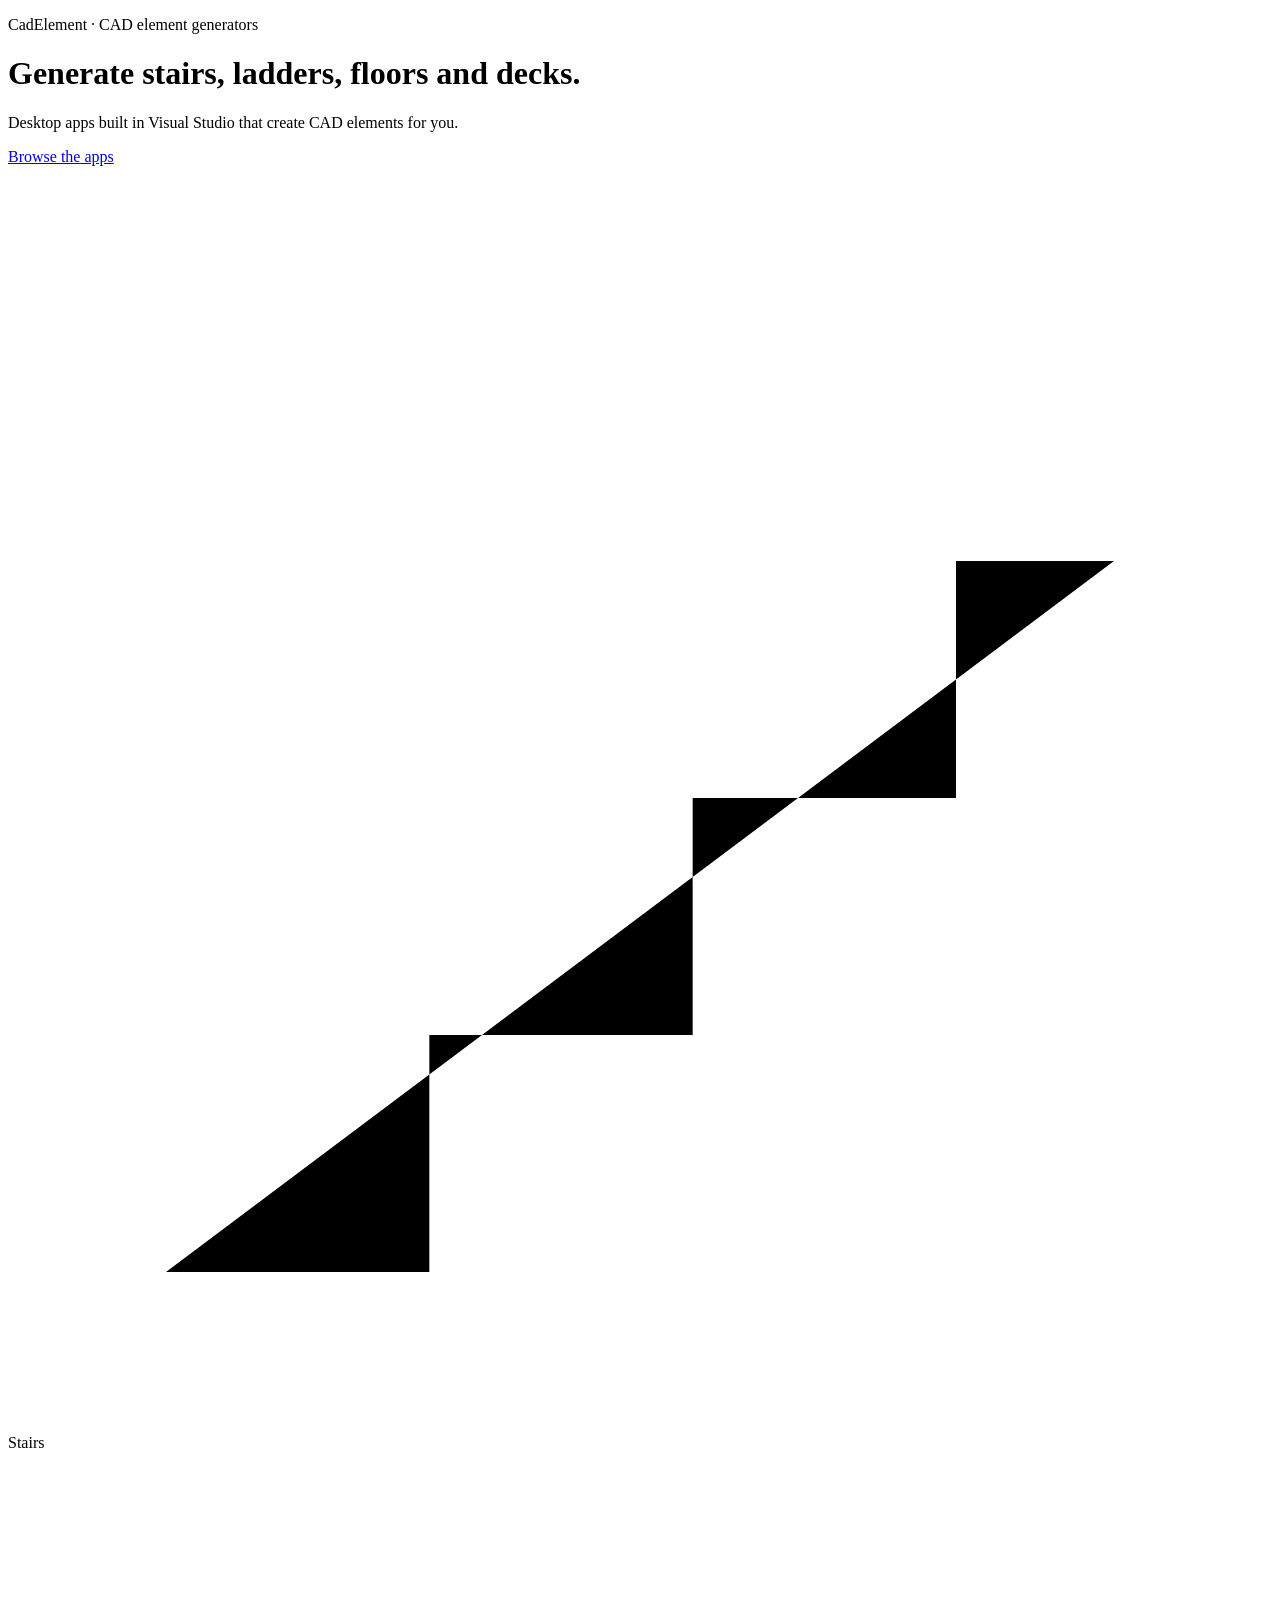
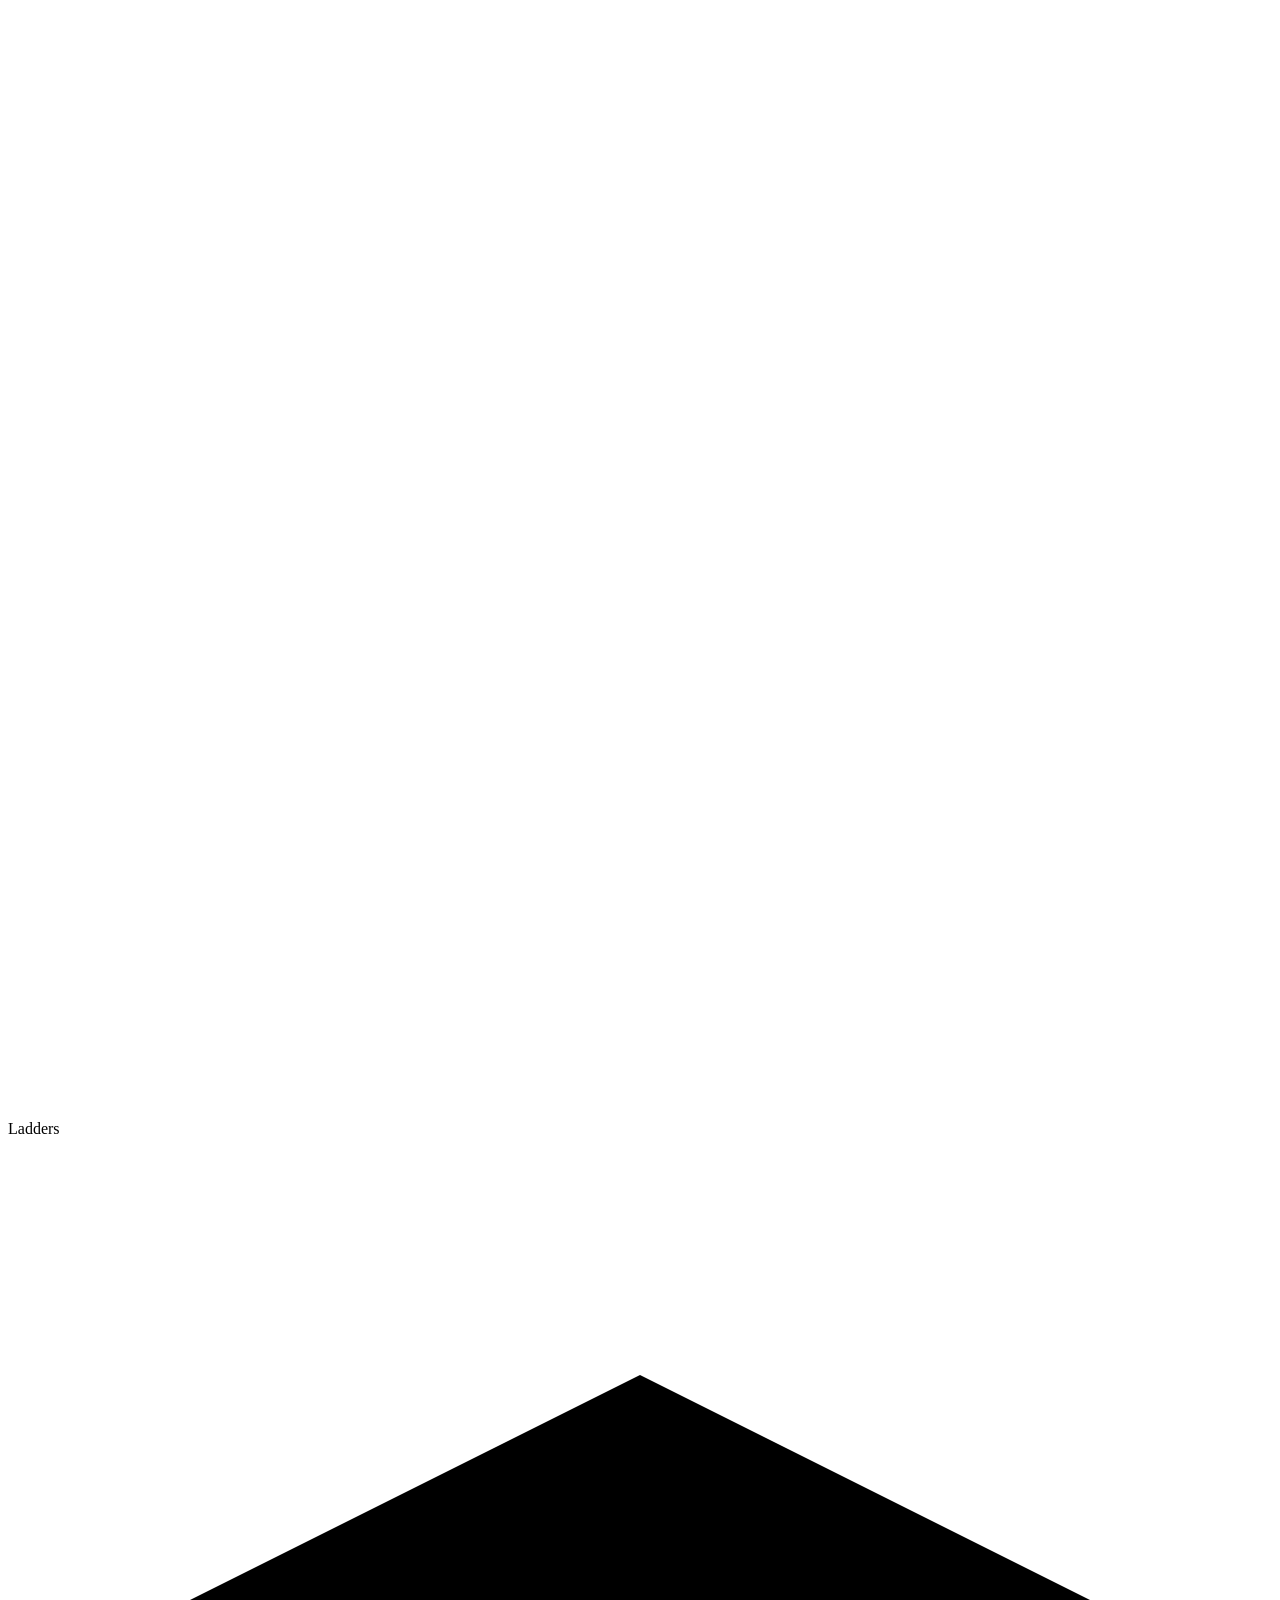
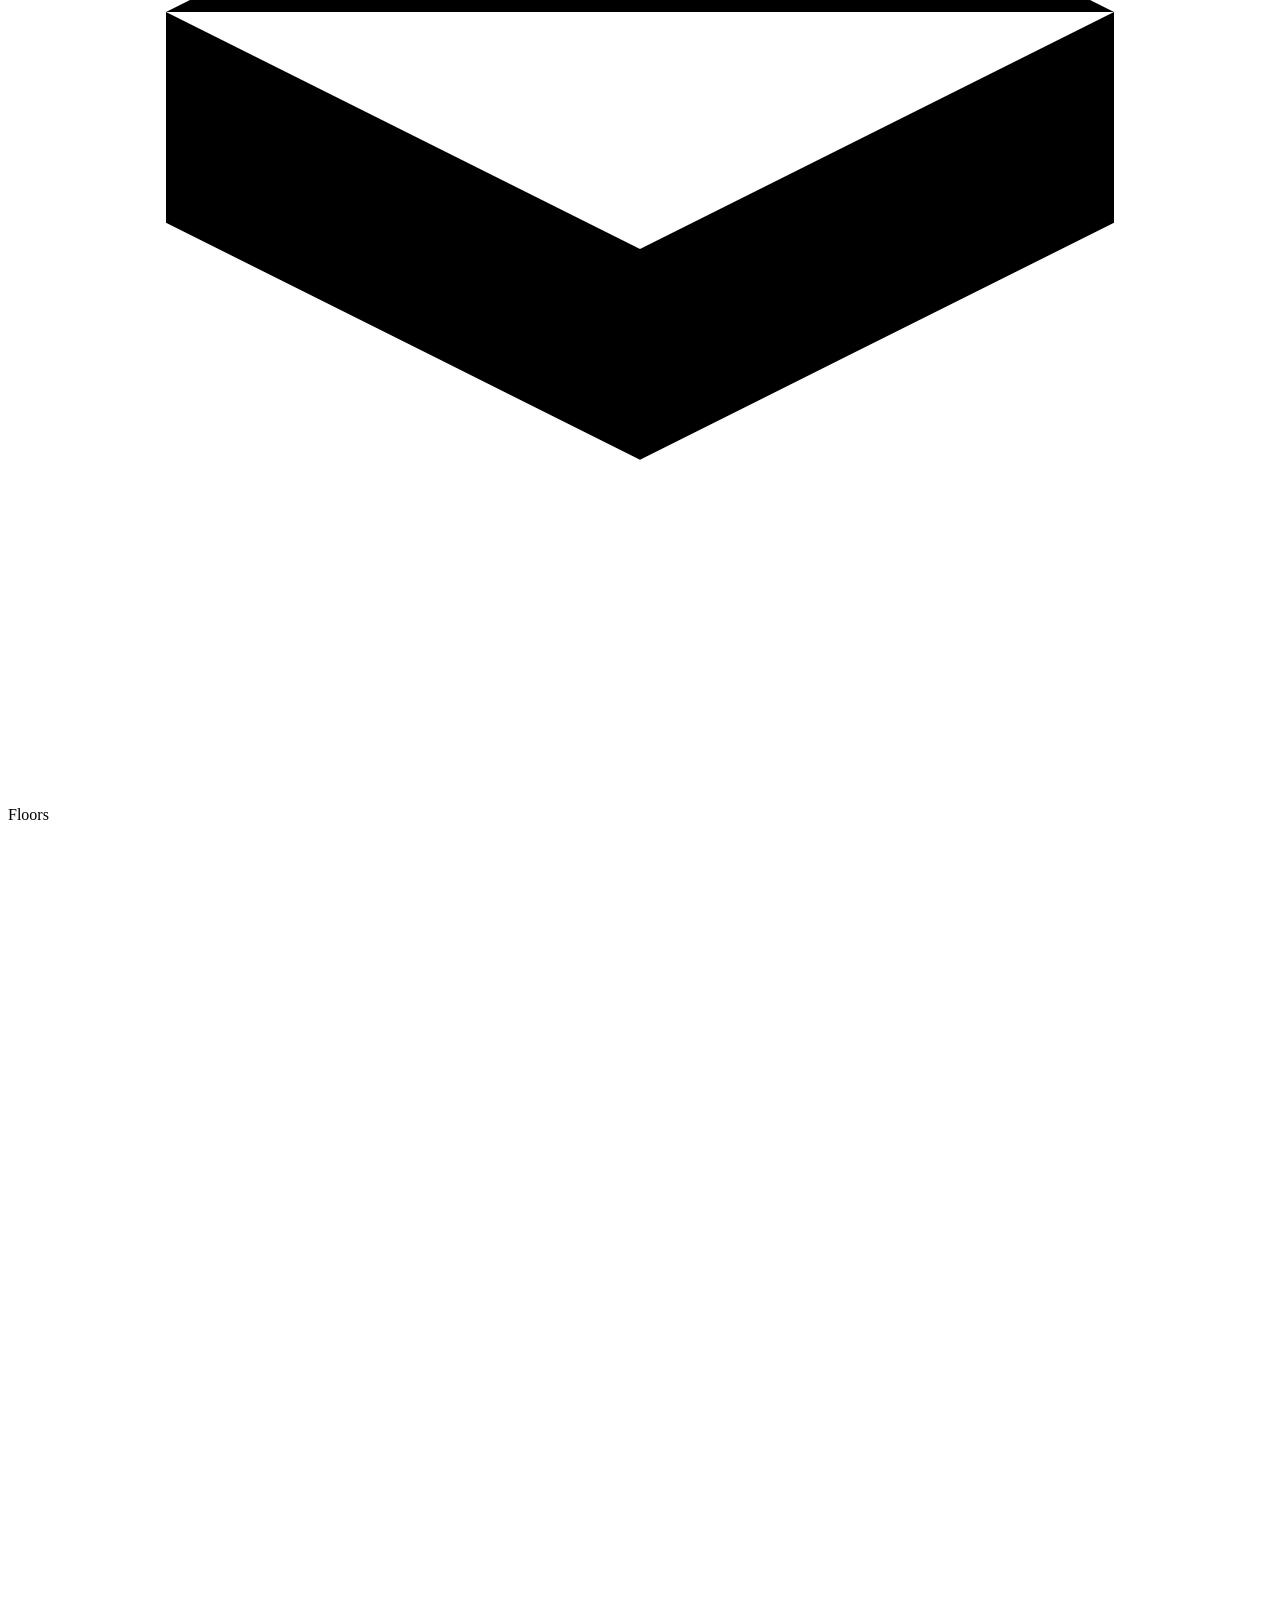
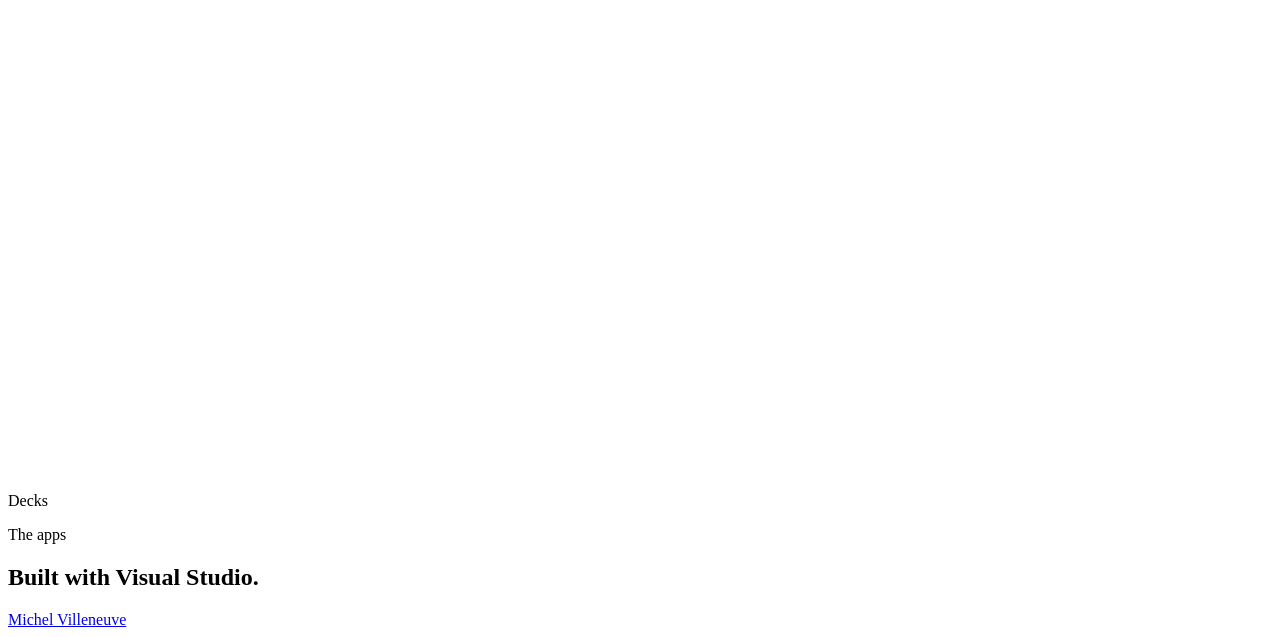
==== index.html @ 55cce596 "Add files via upload" ====
<!DOCTYPE html>
<html lang="en">
<head>
    <meta charset="UTF-8">
    <meta name="viewport" content="width=device-width, initial-scale=1.0">
    <title>CadElement - CAD element generators</title>
    <link rel="stylesheet" href="assets/css/style.css">
</head>
<body>
    <header class="hero">
        <div class="wrap">
            <p class="eyebrow">CadElement · CAD element generators</p>
            <h1>Generate stairs, ladders, floors and decks.</h1>
            <p class="lead">Desktop apps built in Visual Studio that create CAD elements for you.</p>
            <a class="btn" href="#apps">Browse the apps</a>
        </div>
    </header>

    <section class="wrap tiles" id="elements">
        <div class="tile"><svg viewBox="0 0 48 48"><path d="M6 42h10v-9h10v-9h10v-9h6"/></svg><span>Stairs</span></div>
        <div class="tile"><svg viewBox="0 0 48 48"><path d="M16 6v36M32 6v36M16 14h16M16 24h16M16 34h16"/></svg><span>Ladders</span></div>
        <div class="tile"><svg viewBox="0 0 48 48"><path d="M6 18l18-9 18 9-18 9zM6 18v8l18 9 18-9v-8"/></svg><span>Floors</span></div>
        <div class="tile"><svg viewBox="0 0 48 48"><path d="M6 14h36M6 22h36M6 30h36M10 38h28M12 14v24M36 14v24"/></svg><span>Decks</span></div>
    </section>

    <main class="wrap" id="apps">
        <div class="section-head">
            <p class="eyebrow">The apps</p>
            <h2>Built with Visual Studio.</h2>
        </div>
        <div id="filters" class="filters"></div>
        <div id="grid" class="grid"></div>
        <p id="empty" class="muted" hidden>No apps published yet.</p>
    </main>

    <footer class="wrap muted">
        <a href="https://michelvilleneuve.github.io/">Michel Villeneuve</a>
    </footer>

    <script src="assets/js/script.js"></script>
    <script>loadProjects();</script>
</body>
</html>
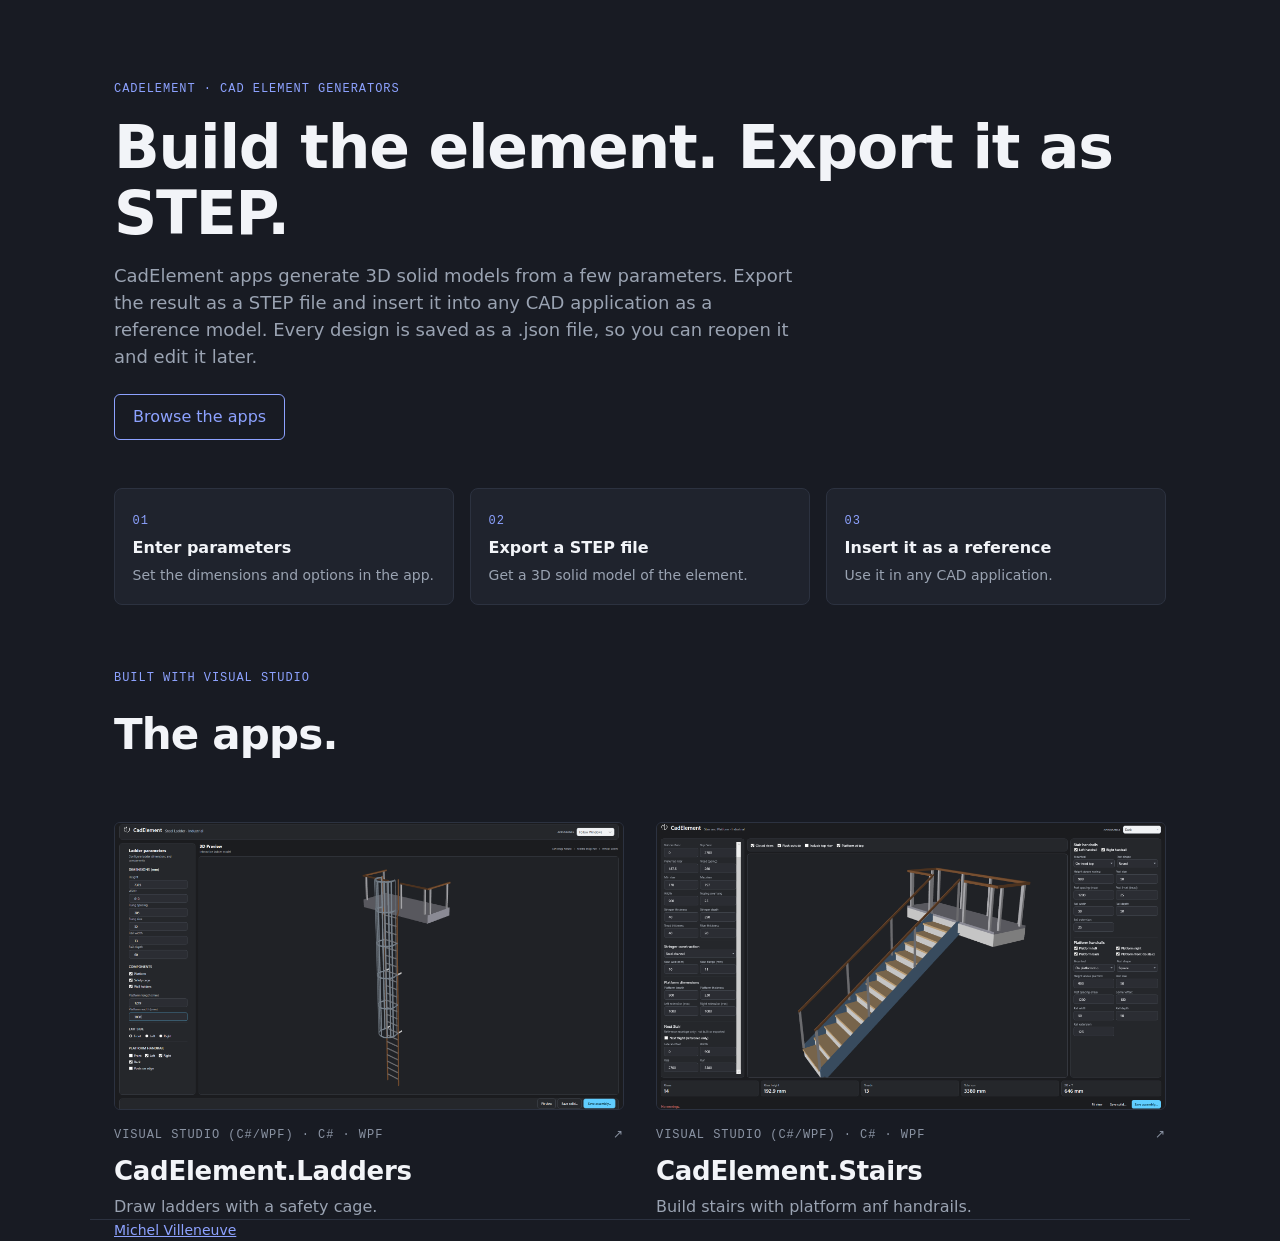
==== commit 339a2f74: "Publish CadElement.Ladders" ====
--- a/index.html
+++ b/index.html
@@ -3,30 +3,31 @@
 <head>
     <meta charset="UTF-8">
     <meta name="viewport" content="width=device-width, initial-scale=1.0">
-    <title>CadElement - CAD element generators</title>
+    <title>CadElement - Parametric STEP models for CAD</title>
     <link rel="stylesheet" href="assets/css/style.css">
 </head>
 <body>
     <header class="hero">
         <div class="wrap">
             <p class="eyebrow">CadElement · CAD element generators</p>
-            <h1>Generate stairs, ladders, floors and decks.</h1>
-            <p class="lead">Desktop apps built in Visual Studio that create CAD elements for you.</p>
+            <h1>Build the element. Export it as STEP.</h1>
+            <p class="lead">CadElement apps generate 3D solid models from a few parameters. Export the result as a STEP file and insert it into any CAD application as a reference model. Every design is saved as a .json file, so you can reopen it and edit it later.</p>
             <a class="btn" href="#apps">Browse the apps</a>
         </div>
     </header>
 
-    <section class="wrap tiles" id="elements">
-        <div class="tile"><svg viewBox="0 0 48 48"><path d="M6 42h10v-9h10v-9h10v-9h6"/></svg><span>Stairs</span></div>
-        <div class="tile"><svg viewBox="0 0 48 48"><path d="M16 6v36M32 6v36M16 14h16M16 24h16M16 34h16"/></svg><span>Ladders</span></div>
-        <div class="tile"><svg viewBox="0 0 48 48"><path d="M6 18l18-9 18 9-18 9zM6 18v8l18 9 18-9v-8"/></svg><span>Floors</span></div>
-        <div class="tile"><svg viewBox="0 0 48 48"><path d="M6 14h36M6 22h36M6 30h36M10 38h28M12 14v24M36 14v24"/></svg><span>Decks</span></div>
+    <section class="wrap">
+        <ol class="steps">
+            <li><i>01</i><b>Enter parameters</b><span>Set the dimensions and options in the app.</span></li>
+            <li><i>02</i><b>Export a STEP file</b><span>Get a 3D solid model of the element.</span></li>
+            <li><i>03</i><b>Insert it as a reference</b><span>Use it in any CAD application.</span></li>
+        </ol>
     </section>
 
     <main class="wrap" id="apps">
         <div class="section-head">
-            <p class="eyebrow">The apps</p>
-            <h2>Built with Visual Studio.</h2>
+            <p class="eyebrow">Built with Visual Studio</p>
+            <h2>The apps.</h2>
         </div>
         <div id="filters" class="filters"></div>
         <div id="grid" class="grid"></div>
--- a/assets/css/style.css
+++ b/assets/css/style.css
@@ -0,0 +1,49 @@
+:root { --on-accent:#12151c; --bg:#181b23; --panel:#1f232d; --text:#f2f4f8; --text-muted:#9aa3b2; --text-dim:#8a93a3;
+  --line:#2c3240; --accent:#8da2ff; --tag-bg:#262c44; --mono:ui-monospace,"Cascadia Mono",Consolas,monospace; }
+* { box-sizing:border-box; }
+body { margin:0; background:var(--bg); color:var(--text); font-family:system-ui,-apple-system,"Segoe UI",sans-serif; line-height:1.5; }
+a { color:var(--accent); }
+.wrap { max-width:1100px; margin:0 auto; padding:0 1.5rem; }
+.muted { color:var(--text-muted); font-size:14px; }
+footer { padding:2rem 1.5rem; border-top:1px solid var(--line); margin-top:4rem; }
+
+.eyebrow, .meta, .chip { font-family:var(--mono); text-transform:uppercase; letter-spacing:.08em; font-size:12px; }
+.eyebrow { color:var(--accent); margin:0 0 1rem; }
+.hero { padding:5rem 0 3rem; }
+.hero h1 { font-size:clamp(34px,6vw,60px); line-height:1.1; font-weight:600; margin:0 0 1rem; letter-spacing:-.02em; }
+.lead { font-size:18px; color:var(--text-muted); max-width:680px; margin:0 0 1.5rem; }
+.btn { display:inline-block; border:1px solid var(--accent); color:var(--accent); padding:10px 18px; border-radius:6px; text-decoration:none; font-weight:500; }
+
+.steps { display:grid; grid-template-columns:repeat(auto-fit,minmax(220px,1fr)); gap:1rem; list-style:none; padding:0; margin:0; }
+.steps li { background:var(--panel); border:1px solid var(--line); border-radius:8px; padding:1.1rem; }
+.steps i { font-style:normal; font-family:var(--mono); color:var(--accent); font-size:12px; letter-spacing:.08em; }
+.steps b { display:block; font-weight:600; margin:.35rem 0 .15rem; }
+.steps span { color:var(--text-muted); font-size:14px; }
+
+.section-head { margin:4rem 0 2rem; }
+h2 { font-size:clamp(28px,4vw,42px); font-weight:600; margin:0; letter-spacing:-.02em; }
+.filters { display:flex; flex-wrap:wrap; gap:8px; margin-bottom:1.5rem; }
+.chip { border:1px solid var(--line); background:transparent; color:var(--text-muted); padding:6px 12px; border-radius:4px; cursor:pointer; }
+.chip.on { border-color:var(--accent); color:var(--accent); }
+
+.grid { display:grid; grid-template-columns:repeat(auto-fill,minmax(420px,1fr)); gap:2rem; }
+.card { display:block; color:inherit; text-decoration:none; }
+.shot { border:1px solid var(--line); border-radius:6px; overflow:hidden; background:var(--panel); }
+.shot img { width:100%; aspect-ratio:16/9; object-fit:cover; display:block; transition:transform .25s; }
+.card:hover .shot img { transform:scale(1.02); }
+.card:hover h3 { color:var(--accent); }
+.meta { display:flex; justify-content:space-between; color:var(--text-dim); margin:1rem 0 .5rem; }
+.card h3 { margin:0 0 .25rem; font-size:26px; font-weight:600; letter-spacing:-.01em; }
+.card p { margin:0; color:var(--text-muted); }
+@media (max-width:520px) { .grid { grid-template-columns:1fr; } }
+
+/* Used by generated detail pages */
+.back-link { display:inline-flex; align-items:center; gap:6px; text-decoration:none; font-size:14px; }
+.carousel { position:relative; overflow:hidden; border:1px solid var(--line); border-radius:6px; background:var(--panel); }
+.carousel-track, .carousel-slide { width:100%; height:100%; }
+.carousel-slide { display:none; }
+.carousel-slide.active { display:block; }
+.carousel-slide img { width:100%; height:100%; object-fit:contain; display:block; }
+.carousel-btn { position:absolute; top:50%; transform:translateY(-50%); border:0; background:rgba(0,0,0,.55); color:#fff; width:36px; height:36px; border-radius:50%; cursor:pointer; }
+.carousel-prev { left:10px; } .carousel-next { right:10px; }
+.carousel-counter { position:absolute; bottom:8px; right:10px; background:rgba(0,0,0,.6); color:#fff; font-size:12px; padding:2px 8px; border-radius:10px; }
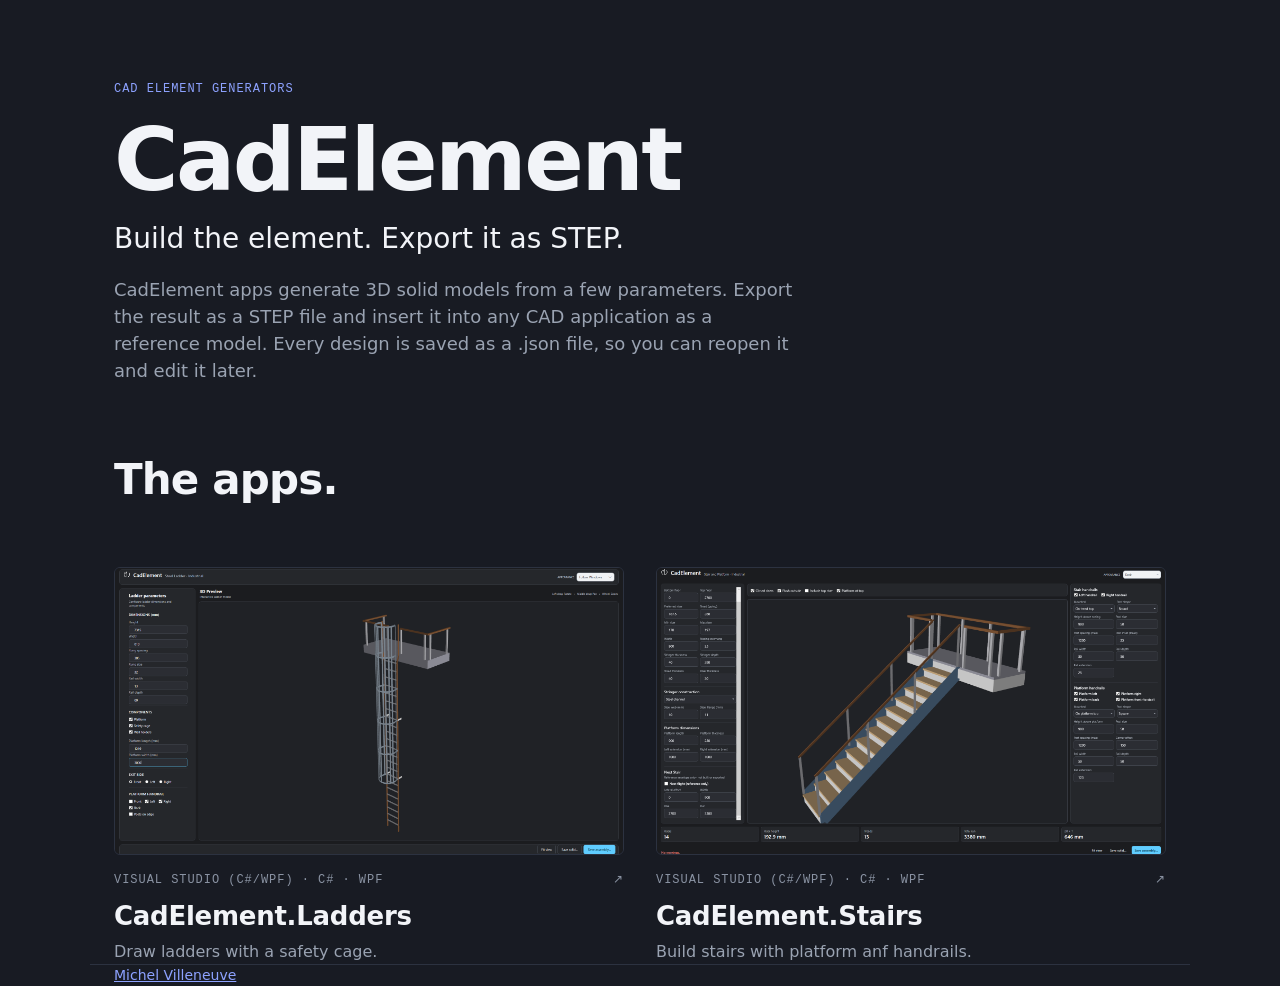
==== commit fe8164bf: "Publish CadElement.Stairs" ====
--- a/index.html
+++ b/index.html
@@ -9,24 +9,15 @@
 <body>
     <header class="hero">
         <div class="wrap">
-            <p class="eyebrow">CadElement · CAD element generators</p>
-            <h1>Build the element. Export it as STEP.</h1>
+            <p class="eyebrow">CAD element generators</p>
+            <h1>CadElement</h1>
+            <p class="tagline">Build the element. Export it as STEP.</p>
             <p class="lead">CadElement apps generate 3D solid models from a few parameters. Export the result as a STEP file and insert it into any CAD application as a reference model. Every design is saved as a .json file, so you can reopen it and edit it later.</p>
-            <a class="btn" href="#apps">Browse the apps</a>
         </div>
     </header>
 
-    <section class="wrap">
-        <ol class="steps">
-            <li><i>01</i><b>Enter parameters</b><span>Set the dimensions and options in the app.</span></li>
-            <li><i>02</i><b>Export a STEP file</b><span>Get a 3D solid model of the element.</span></li>
-            <li><i>03</i><b>Insert it as a reference</b><span>Use it in any CAD application.</span></li>
-        </ol>
-    </section>
-
     <main class="wrap" id="apps">
         <div class="section-head">
-            <p class="eyebrow">Built with Visual Studio</p>
             <h2>The apps.</h2>
         </div>
         <div id="filters" class="filters"></div>
--- a/assets/css/style.css
+++ b/assets/css/style.css
@@ -9,16 +9,11 @@
 
 .eyebrow, .meta, .chip { font-family:var(--mono); text-transform:uppercase; letter-spacing:.08em; font-size:12px; }
 .eyebrow { color:var(--accent); margin:0 0 1rem; }
-.hero { padding:5rem 0 3rem; }
-.hero h1 { font-size:clamp(34px,6vw,60px); line-height:1.1; font-weight:600; margin:0 0 1rem; letter-spacing:-.02em; }
+.hero { padding:5rem 0 0; }
+.hero h1 { font-size:clamp(48px,10vw,88px); line-height:1.05; font-weight:600; margin:0 0 .75rem; letter-spacing:-.03em; }
+.tagline { font-size:clamp(20px,3vw,28px); font-weight:500; margin:0 0 1rem; }
 .lead { font-size:18px; color:var(--text-muted); max-width:680px; margin:0 0 1.5rem; }
-.btn { display:inline-block; border:1px solid var(--accent); color:var(--accent); padding:10px 18px; border-radius:6px; text-decoration:none; font-weight:500; }
 
-.steps { display:grid; grid-template-columns:repeat(auto-fit,minmax(220px,1fr)); gap:1rem; list-style:none; padding:0; margin:0; }
-.steps li { background:var(--panel); border:1px solid var(--line); border-radius:8px; padding:1.1rem; }
-.steps i { font-style:normal; font-family:var(--mono); color:var(--accent); font-size:12px; letter-spacing:.08em; }
-.steps b { display:block; font-weight:600; margin:.35rem 0 .15rem; }
-.steps span { color:var(--text-muted); font-size:14px; }
 
 .section-head { margin:4rem 0 2rem; }
 h2 { font-size:clamp(28px,4vw,42px); font-weight:600; margin:0; letter-spacing:-.02em; }
